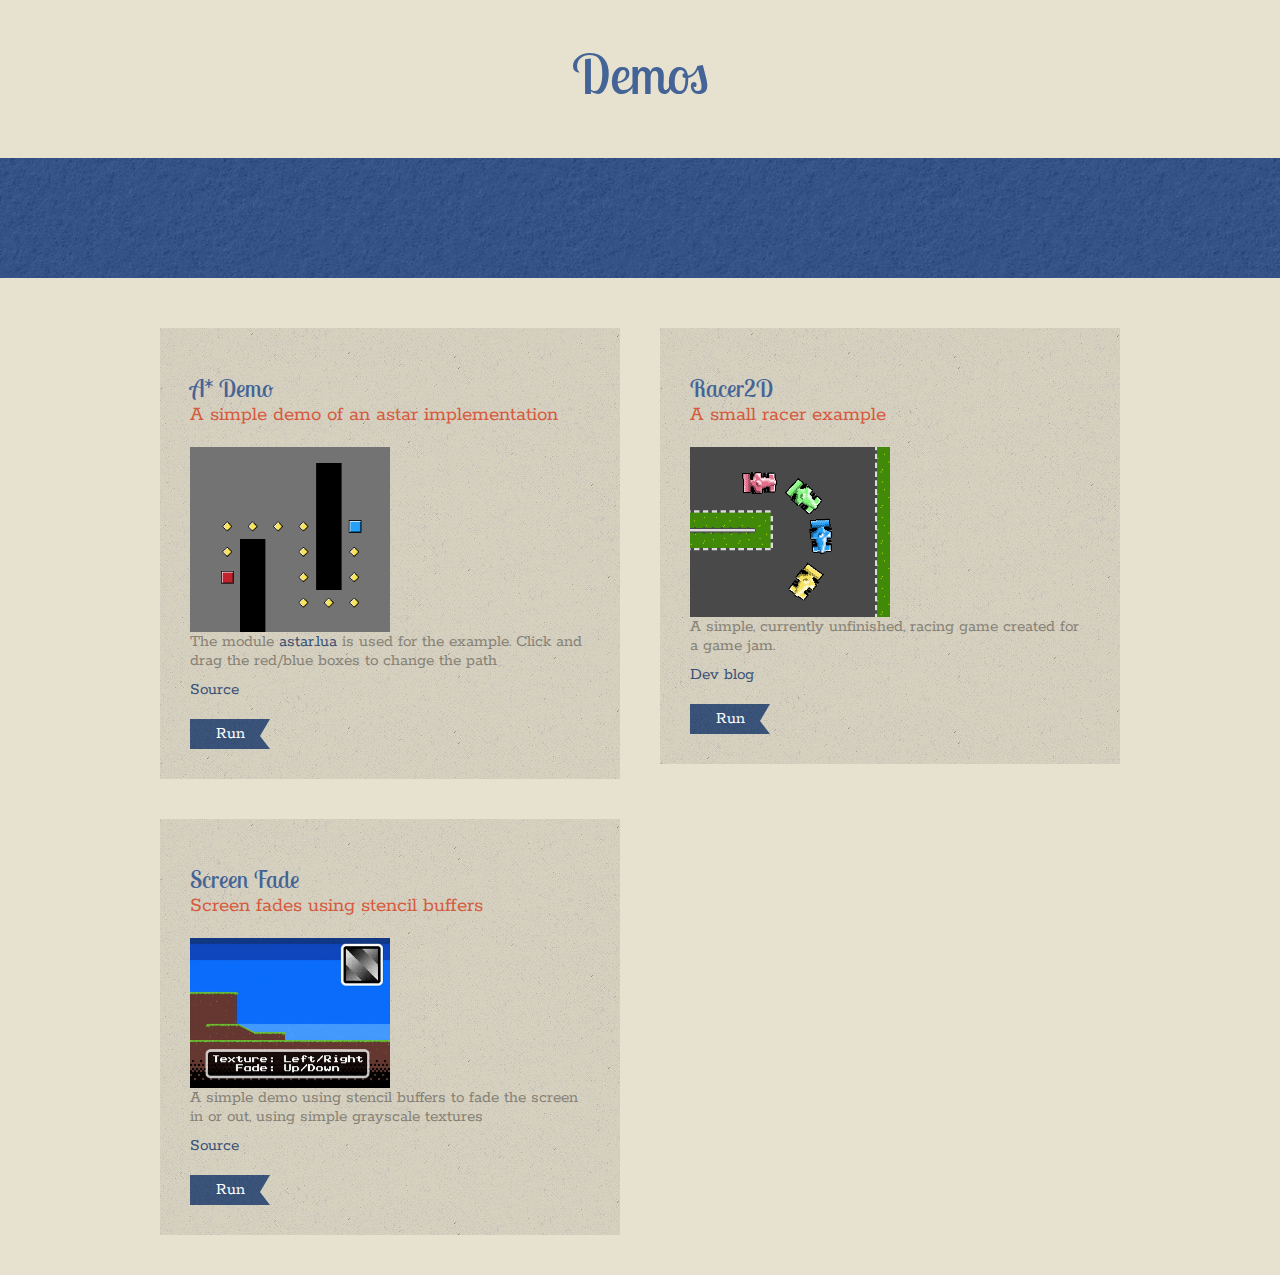
==== index.html @ 9f76c225 "Added screenfade demo" ====
<!DOCTYPE html PUBLIC "-//W3C//DTD XHTML 1.0 Transitional//EN" "http://www.w3.org/TR/xhtml1/DTD/xhtml1-transitional.dtd">
<html xmlns="http://www.w3.org/1999/xhtml">
<head>
<meta http-equiv="Content-Type" content="text/html; charset=utf-8" />
<title>Demos</title>
<link rel="icon" href="/favicon.png">
<link href="css/TMPH00042/css/styles.css" rel="stylesheet" type="text/css" />
<link href='https://fonts.googleapis.com/css?family=Lobster+Two' rel='stylesheet' type='text/css'>
<link href='https://fonts.googleapis.com/css?family=Rokkitt' rel='stylesheet' type='text/css'>

<!---menu--->
<link rel="stylesheet" href="css/TMPH00042/css/superfish.css" media="screen">
<script src="css/TMPH00042/js/jquery-1.9.0.min.js"></script>
<script src="css/TMPH00042/js/hoverIntent.js"></script>
<script src="css/TMPH00042/js/superfish.js"></script>
<script>

		// initialise plugins
		jQuery(function(){
			jQuery('#example').superfish({
				//useClick: true
			});
		});

		</script>

</head>
<body>
<div class="header-wrap" align="right">
  <div class="logo">
    <h1>Demos</h1>
  </div>
  <!---
  <div align="center">
      <div class="menu">
            <img src="css/TMPH00042/images/menu-left.png" alt="image" />
        	<ul class="sf-menu" id="example">
                <li><a href="index.html">Home</a></li>
                <li><a href="about.html">About</a></li>
                <li><a href="works.html">Works</a> </li>
                <li></li>
            </ul>
            <img src="css/TMPH00042/images/menu-right.png" alt="image"/>
      </div>
  </div>
  --->
</div>
<!---header-wrap--->
<div class="clear"></div>
<div class="banner-wrap">
  <!--- <div class="banner"> <img src="cccss/TMPH00042/images/banner1.jpg" alt="banner" /> </div> --->
</div>
<!---banner--->
<div class="page-wrap">
  <div class="wrap">
    <div class="box marRight40">
      <div class="panel">
        <div class="title">
          <h1>A* Demo</h1>
          <h2>A simple demo of an astar implementation</h2>
        </div>
        <a href="demos/defold/astar/DefoldExamples/index.html"><img width="200" src="demos/defold/astar/astardemo.png"></a>
        <br>
        <div class="content">
          <p>The module <a href="https://github.com/JCash/defoldexamples/blob/master/main/astar/scripts/astar.lua">astar.lua</a> is used for the example.
          Click and drag the red/blue boxes to change the path</p>
          <a href="https://github.com/JCash/defoldexamples/blob/master/main/astar/">Source</a>
          <div class="button"><a href="demos/defold/astar/DefoldExamples/index.html">Run</a></div>
        </div>
      </div>
    </div>

    <div class="box">
      <div class="panel">
        <div class="title">
          <h1>Racer2D</h1>
          <h2>A small racer example</h2>
        </div>
        <a href="demos/defold/racer2d/Racer2D/index.html"><img width="200" src="demos/defold/racer2d/racer2d.png"></a>
        <br>

        <div class="content">
          <p>A simple, currently unfinished, racing game created for a game jam.</p>
          <a href="https://forum.defold.com/t/a-game-by-its-cover-pastel-riders/2458">Dev blog</a>
          <div class="button"><a href="demos/defold/racer2d/Racer2D/index.html">Run</a></div>
        </div>
      </div>
    </div>

    <div class="box marRight40">
      <div class="panel">
        <div class="title">
          <h1>Screen Fade</h1>
          <h2>Screen fades using stencil buffers</h2>
        </div>
        <a href="demos/defold/screenfade/Screenfade/index.html"><img width="200" src="demos/defold/screenfade/screenfade.gif"></a>
        <br>

        <div class="content">
          <p>A simple demo using stencil buffers to fade the screen in or out, using simple grayscale textures</p>
          <a href="https://github.com/JCash/stencilfade">Source</a>
          <div class="button"><a href="demos/defold/screenfade/Screenfade/index.html">Run</a></div>
        </div>
      </div>
    </div>

  <!---
    <div class="box">
      <div class="panel">
        <div class="title">
          <h1>Ut aliquam sollicitudin leo</h1>
          <h2>Vivamus vestibulum nulla nec ante</h2>
        </div>
        <div class="content">
          <p>Pellentesque fermentum dolor. Aliquam quam lectus, facilisis auctor, ultrices ut, elementum vulputate, nunc.gravida non, commodo a, sodales sit amet, nisi.</p>
          <div class="button"><a href="#">More</a></div>
        </div>
      </div>
    </div>
    <div class="clear"></div>
  </div>
  --->
  <!---wrap-end--->
  <!---
  <div class="panel">
    <div class="title">
      <h1>Lorem ipsum dolor sit amet, consectetur adip isonsequat </h1>
      <h2>Nulla elit est, commodo id ultrices et, sollicitudin a odioras tortor ante, placerat at posuer</h2>
    </div>
    <div class="content"> <img src="css/TMPH00042/images/image1.jpg" alt="" />
      <p>Mnis iste natus error sit voluptatem accusantium doloremque laudantium, totam rem aperiam eaque ipsa, quae ab illo inventore veritatis et quasi architecto beatae vitae dicta sunt, explicabo. Nemo enim ipsam voluptatem, quia voluptas sit, aspernatur aut odit aut fugit, sed quia consequuntur magni dolores eos, qui ratione voluptatem sequi nesciunt.<br />
        <br />
      </p>
      <p>Eque porro quisquam est, qui dolorem ipsum, quia dolor sit amet, consectetur, adipisci[ng] velit, sed quia non numquam. </p>
      <div class="button floatLeft"><a href="#">More</a></div>
    </div>
  </div>
  --->
  <!---panel-end--->
<!---page-wrap-end--->
<!---
<div class="footer-wrap">
  <div class="footer">
    <div class="panel marRight30">
      <div class="title">
        <h1>Links</h1>
      </div>
      <div class="content">
        <ul>
          <li><a href="http://forum.defold.com">Defold Forum</a></li>
          <li class="bg-bottom-none"><a href="#"></a></li>
        </ul>
      </div>
    </div>
    <div class="panel marRight30">
      <div class="title">
        <h1>Cisiut aliquid</h1>
      </div>
      <div class="content">
        <p>Sed ut perspiciatis, unde omnis iste natus error sit voluptatem ldantium, ipsa, quae ab illo inventore veritatis et. Guasi architecto beatae vitae dicta sunt, explicabo.</p>
        <p>Fusce diam mauris, auctor in cursus eget, malesuada vitae erat. Lorem ajarack ind sominto lorem ipsum,natus error cursus eget, malesuada vitae erat.</p>
        <div class="button"><a href="#">More</a></div>
      </div>
    </div>
    <div class="panelLost">
      <div class="title">
        <h1>Similique sunt in culpa</h1>
      </div>
      <div class="content"> <img src="css/TMPH00042/images/image2.jpg" alt="image" />
        <p>Ab illo inventore veritatis et quasi architecto beatae vitae dicta sunt, explicabo.</p>
        <div class="button"><a href="#">More</a></div>
      </div>
    </div>
  </div>
</div>
--->
<!---footer-wrap--->
<div class="clear"></div>

</body>
</html>
---- css/TMPH00042/css/styles.css ----
/*-------------------------------------------------
GLOBALS CLASSES 
-------------------------------------------------*/
*{padding:0; margin:0;}
body{font-family: 'Rokkitt', serif; font-size:17px; background:#e7e2cf; color:#858175;}
img{border:none;}
h1{ font-family: 'Lobster Two', cursive; font-size:24px; color:#446396; font-weight:normal;}
h2{ font-family: 'Rokkitt', serif; font-size:21px; color:#d65a3d; font-weight:normal;}
code{ font-family: 'Rokkitt', serif; font-size:17px; color:#d65a3d; font-weight:normal;}
a{text-decoration:none; color:#385074;}
a:hover{color:#b34a30;}
/*-------------------------------------------------
GENERAL CLASSES
-------------------------------------------------*/
.clear{clear:both;}
.floatLeft{float:left;}
.marRight40{ margin-right:40px;}
.marRight30{ margin-right:30px;}
.marTop{ margin-top:30px;}
.bg-bottom-none{background:none bottom !important;}
.page-wrap{ width:960px; overflow:hidden; margin:0 auto;}
.page{width:960px; overflow:hidden; margin:0 auto;}
.wrap{ overflow:hidden;}
.box{ width:460px; float:left; margin-bottom:40px;}
.button{ background:url(../images/button.png) no-repeat; width:80px; height:30px; text-align:center; margin-top:20px;}
.button:hover{ background:url(../images/button-hover.png) no-repeat;}
.button a{ line-height:30px; color:#ffffff; text-decoration:none;}
.button a:hover{ color:#ffffff;}
/*-------------------------------------------------
HEADER CLASSES
-------------------------------------------------*/
.header-wrap{ width:960px; margin:0px auto 50px auto;}
.logo{ margin:0 auto; width:300px; margin-top:40px; margin-bottom:40px;}
.logo h1{ font-size:54px; color:#446396; text-align:center;}
/*-------------------------------------------------
PANEL CLASSES
-------------------------------------------------*/

.panel{overflow:hidden; background: url(../images/bg3.jpg); padding:30px;}
.title{ margin-bottom:20px; margin-top:15px;}
.content p{ padding-bottom:10px;}
.content img{margin-right:30px; float:left;}

/*-------------------------------------------------
MENU CLASSES
-------------------------------------------------*/
.menu-wrap{ height:auto; background:#000}
.menu{ margin:0 auto; width:700px; }
.menu img{ float:left; }
/*.menu-mid{ float:left;background:url(../images/bg1.jpg) repeat-x center; height:100%;}
.menu ul li{ float:left; background:url(../images/bg1.jpg) repeat-x center; color:#ffffff; font-size:19px; list-style:none; height:60px; line-height:60px; padding:0px 10px 0px 10px;}
.menu ul li a{ text-decoration:none; color:#ffffff;}
.menu ul li a:hover{ text-decoration:none; color:#446396;}
*/
/*-------------------------------------------------
BANNER CLASSES
-------------------------------------------------*/
.banner-wrap{background:url(../images/bg2.jpg); padding-top:60px; padding-bottom:60px; margin-bottom:50px; margin-top:40px;}
.banner{ width:960px; margin:0 auto;}
/*-------------------------------------------------
PAGE CLASSES
-------------------------------------------------*/
.page{}
.page .content p{ padding-bottom:20px; font-size:18px;}

/*-------------------------------------------------
CONTACT FORM CLASSS
-------------------------------------------------*/

.contact-form {background:url(../images/bg4.jpg); padding:30px; width:840px; float:left; margin-top:30px;}
.contact-form label {display: block; padding:10px 0 10px 0;}
.contact-form label span {display: block; color:#fff;font-size:18px; float:left; width:80px; text-align:left; padding:5px 20px 0 0;}
.contact-form .input_text { width:720px; height:35px;background:url(../images/bg3.jpg);border:none; outline:none; color:#385278; font-family: 'Rokkitt', serif; font-size:18px;}
.contact-form .message{width:720px; height:150px;background:url(../images/bg3.jpg); border:none;color:#385278; outline:none; font-family: 'Rokkitt', serif; font-size:18px;}
.contact-form .button{background:url(../images/button.png) no-repeat; color:#ffffff; text-transform:uppercase; font-family: 'Rokkitt', serif;  border: none;margin-left:100px;margin-top:20px; font-size:18px;}

.address { float:left; width:400px; margin-left:40px;}
.address .panel { border:none; color:#6f6b61; padding:30px 0px 0px 0px;}
.address .panel .title h1 {  color:#d13f31; padding-bottom:10px;}
.address .panel .content p span { color:#858175;}
/*-------------------------------------------------
CONTACT CLASSES
-------------------------------------------------*/
.enquiry-wrap{ background:url(../images/bg4.jpg); width:900px; margin:30px auto 0px auto; padding:30px;}
.enquiry-wrap .title{ margin-bottom:0px;}
.enquiry-wrap .title h1{ color:#ffffff;}
.enquiry-form{ overflow:hidden;}
.enquiry-form label{display: block; margin-top:20px;}
.enquiry-form .input_text{ width:900px; height:40px; background:url(../images/bg3.jpg); text-indent:5px; border:none; color:#a5a5a6; font-family: 'Rokkitt', serif; font-size:17px;}
.enquiry-form .message{ width:900px; height:150px; background:url(../images/bg3.jpg); text-indent:5px; border:none; color:#a5a5a6; font-family: 'Rokkitt', serif; font-size:17px;}
.enquiry-form .button{ border:none; background:url(../images/button.png) no-repeat; width:80px; height:30px; text-align:center; margin-top:30px; font-family: 'Rokkitt', serif; font-size:17px; color:#fff; padding-right:10px;}

/*-------------------------------------------------
PORTFOLIO CLASSES
-------------------------------------------------*/
.portfolio-content{ width:960px; margin:0 auto;overflow:hidden; }
.portfolio-categ{text-align:left; margin:0px 0px 30px 0px; 
font-size:20px; font-weight:normal;  background:url(../images/portfolio-categbg.png) no-repeat; line-height:50px; padding-left:35px; width:700px; color:#fff; font-family: 'Rokkitt', serif; }
.portfolio-categ li{display:inline;margin-right:10px;}
.image-block{ display:block;position: relative;}
.image-block img{border: 1px solid #d5d5d5; background:#446396; padding:5px; border:none;}
.image-block img:hover{}
.portfolio-area li{float: left;overflow: hidden;width:200px; padding:5px; margin-right:20px;}
.home-portfolio-text{margin-top:10px;}
li.active a{ text-decoration:none; color:#0a4689; padding-right:5px; color:#fff;}

.portfolio-categ a{ text-decoration:none; color:#fff; padding-right:5px;}
.portfolio-categ a:hover{ text-decoration:none; color:#d65a3d; padding-right:5px;}


/*-------------------------------------------------
FOOTER CLASSES
-------------------------------------------------*/
.footer-wrap{ background: url(../images/bg5.jpg); overflow:hidden; padding-bottom:60px; padding-top:30px; margin-top:40px;}
.footer{ width:960px; margin:0 auto;}
.footer .panel{ float:left; width:290px; padding:0px;}
.footer .panel .title{margin-top:0px;}
.footer .panel .title h1{ color:#d65a3d;}
.footer .panel .content ul li{ list-style:none; background:url(../images/lines.jpg) repeat-x bottom; line-height:40px;}
.footer .panel .content ul li a{ color:#828282; text-decoration:none; font-size:17px;}
.footer .panel .content ul li a:hover{color:#b94d32;}
.footer .panel .content{}
.footer .panelLost .content img{margin-right:0px; margin-bottom:20px;}
.footer .panelLost .content .button{ float:left;}

.copyright-wrap{ overflow:hidden;}
.copyright{width:960px; margin:0 auto; padding-top:40px; padding-bottom:20px;}
.copyright .content p{ color:#b94d32; font-size:17px;}
.copyright .content p a.link{ text-decoration:none; color:#b94d32;}
.copyright .content p a.link:hover{color:#385074;}
---- css/TMPH00042/css/superfish.css ----
/*** ESSENTIAL STYLES ***/

.sf-menu{background:url(../images/bg1.jpg) repeat-x center; float:left; height:60px;}
.sf-menu, .sf-menu * {
	margin: 0;
	padding: 0;
	list-style: none;
	
}
.sf-menu li {
	position: relative;
}
.sf-menu ul {
	position: absolute;
	display: none;
	background:#c55237;
	z-index:100;
	opacity:10;
filter:alpha(opacity=40); /* For IE8 and earlier */
border-bottom:#b54a31 solid 1px;
}

.sf-menu ul:hover {
background:#bb4e34;
}

.sf-menu > li {
	float:left; 
	list-style:none; 
	color:#533c47;	 
}

.sf-menu ul li{ line-height:15px;}

.sf-menu li:hover > ul,
.sf-menu li.sfHover > ul {
	display: block;
	position:absolute;
}

.sf-menu > li a{font-family: 'Rokkitt', serif; font-size:19px; color:#fff; text-align:left;}
.sf-menu a {
	display: block;
	position: relative;
	font-family: 'Rokkitt', serif; font-size:19px; color:#afb0a9; text-align:center;
}

.sf-menu a:hover {
background:#c55237; color:#fff;}

.sf-menu a.active {
background:#c55237; color:#fff;}

.sf-menu ul ul {
	top: 0;
	left: 100%;
}


/*** DEMO SKIN ***/
.sf-menu {
	margin-bottom: 1em;
}
.sf-menu ul {
	min-width: 12em; /* allow long menu items to determine submenu width */
	*width: 12em; /* no auto sub width for IE7, see white-space comment below */
	z-index:100;
	
}
.sf-menu a {
    padding:20px;
	text-decoration:none;
	zoom: 1; /* IE7 */
	text-transform:none;
}
.sf-menu a {
	color: #13a;
	text-transform:none;
}
.sf-menu li {
	white-space: nowrap; /* no need for Supersubs plugin */
	*white-space: normal; /* ...unless you support IE7 (let it wrap) */
	-webkit-transition: background .2s;
	transition: background .2s;
}


.sf-menu ul li a{ padding:15px;}

.current{ text-transform:none;}

.sf-menu li > ul a{ text-transform: none;}
.sf-menu ul li {border-bottom:#b54a31 solid 1px;
}

.sf-menu ul li a{ font-size:18px; font-weight:normal;font-family: 'Rokkitt', serif;}
.sf-menu ul ul li {

}

.sf-menu ul ul li:hover{
	background: #bb4e34 ;

}

.sf-menu li:hover,
.sf-menu li.sfHover {
	/* only transition out, not in */
	background:#bb4e34;
}
.sf-menu li.sfHover >a {
	/* only transition out, not in */
	color:#fff;
}


/*** arrows **/
.sf-menu a.sf-with-ul {
	min-width: 1px; /* trigger IE7 hasLayout so spans position accurately */
}
.sf-sub-indicator {
	position: absolute;
	display: block;
	right: .75em;
	top: .9em;
	width: 10px;
	height: 10px;
	text-indent: -999em;
	overflow: hidden;
	background: url(../images/arrows-ffffff.png) no-repeat 0 -100px;
}

li:hover > a .sf-sub-indicator,
li.sfHover > a .sf-sub-indicator {
	background-position: -10px -100px;

}

/* point right for anchors in subs */
.sf-menu ul .sf-sub-indicator {
	background-position: 0 0;
}
.sf-menu ul li:hover > a .sf-sub-indicator,
.sf-menu ul li.sfHover > a .sf-sub-indicator {
	background-position: -10px 0;

}
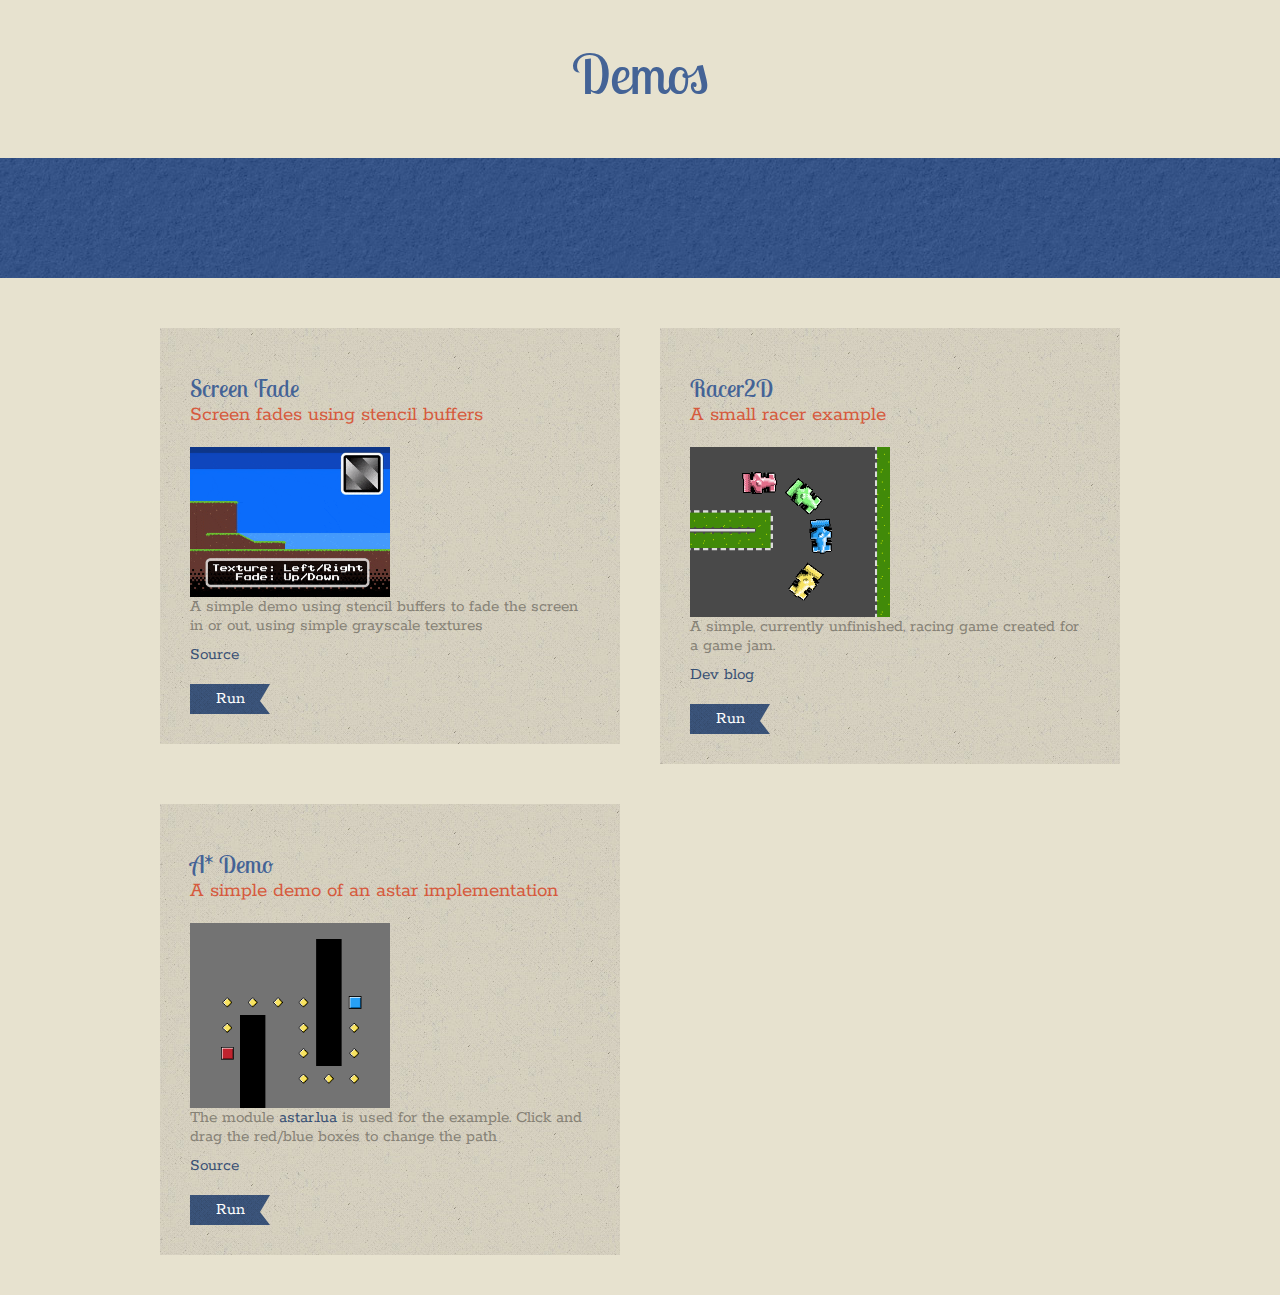
==== commit 07c6d7f3: "added lastest demo first" ====
--- a/index.html
+++ b/index.html
@@ -53,19 +53,20 @@
 <!---banner--->
 <div class="page-wrap">
   <div class="wrap">
+
     <div class="box marRight40">
       <div class="panel">
         <div class="title">
-          <h1>A* Demo</h1>
-          <h2>A simple demo of an astar implementation</h2>
+          <h1>Screen Fade</h1>
+          <h2>Screen fades using stencil buffers</h2>
         </div>
-        <a href="demos/defold/astar/DefoldExamples/index.html"><img width="200" src="demos/defold/astar/astardemo.png"></a>
+        <a href="demos/defold/screenfade/Screenfade/index.html"><img width="200" src="demos/defold/screenfade/screenfade.gif"></a>
         <br>
+
         <div class="content">
-          <p>The module <a href="https://github.com/JCash/defoldexamples/blob/master/main/astar/scripts/astar.lua">astar.lua</a> is used for the example.
-          Click and drag the red/blue boxes to change the path</p>
-          <a href="https://github.com/JCash/defoldexamples/blob/master/main/astar/">Source</a>
-          <div class="button"><a href="demos/defold/astar/DefoldExamples/index.html">Run</a></div>
+          <p>A simple demo using stencil buffers to fade the screen in or out, using simple grayscale textures</p>
+          <a href="https://github.com/JCash/stencilfade">Source</a>
+          <div class="button"><a href="demos/defold/screenfade/Screenfade/index.html">Run</a></div>
         </div>
       </div>
     </div>
@@ -86,23 +87,25 @@
         </div>
       </div>
     </div>
-
+       
     <div class="box marRight40">
       <div class="panel">
         <div class="title">
-          <h1>Screen Fade</h1>
-          <h2>Screen fades using stencil buffers</h2>
+          <h1>A* Demo</h1>
+          <h2>A simple demo of an astar implementation</h2>
         </div>
-        <a href="demos/defold/screenfade/Screenfade/index.html"><img width="200" src="demos/defold/screenfade/screenfade.gif"></a>
+        <a href="demos/defold/astar/DefoldExamples/index.html"><img width="200" src="demos/defold/astar/astardemo.png"></a>
         <br>
-
         <div class="content">
-          <p>A simple demo using stencil buffers to fade the screen in or out, using simple grayscale textures</p>
-          <a href="https://github.com/JCash/stencilfade">Source</a>
-          <div class="button"><a href="demos/defold/screenfade/Screenfade/index.html">Run</a></div>
+          <p>The module <a href="https://github.com/JCash/defoldexamples/blob/master/main/astar/scripts/astar.lua">astar.lua</a> is used for the example.
+          Click and drag the red/blue boxes to change the path</p>
+          <a href="https://github.com/JCash/defoldexamples/blob/master/main/astar/">Source</a>
+          <div class="button"><a href="demos/defold/astar/DefoldExamples/index.html">Run</a></div>
         </div>
       </div>
     </div>
+
+
 
   <!---
     <div class="box">
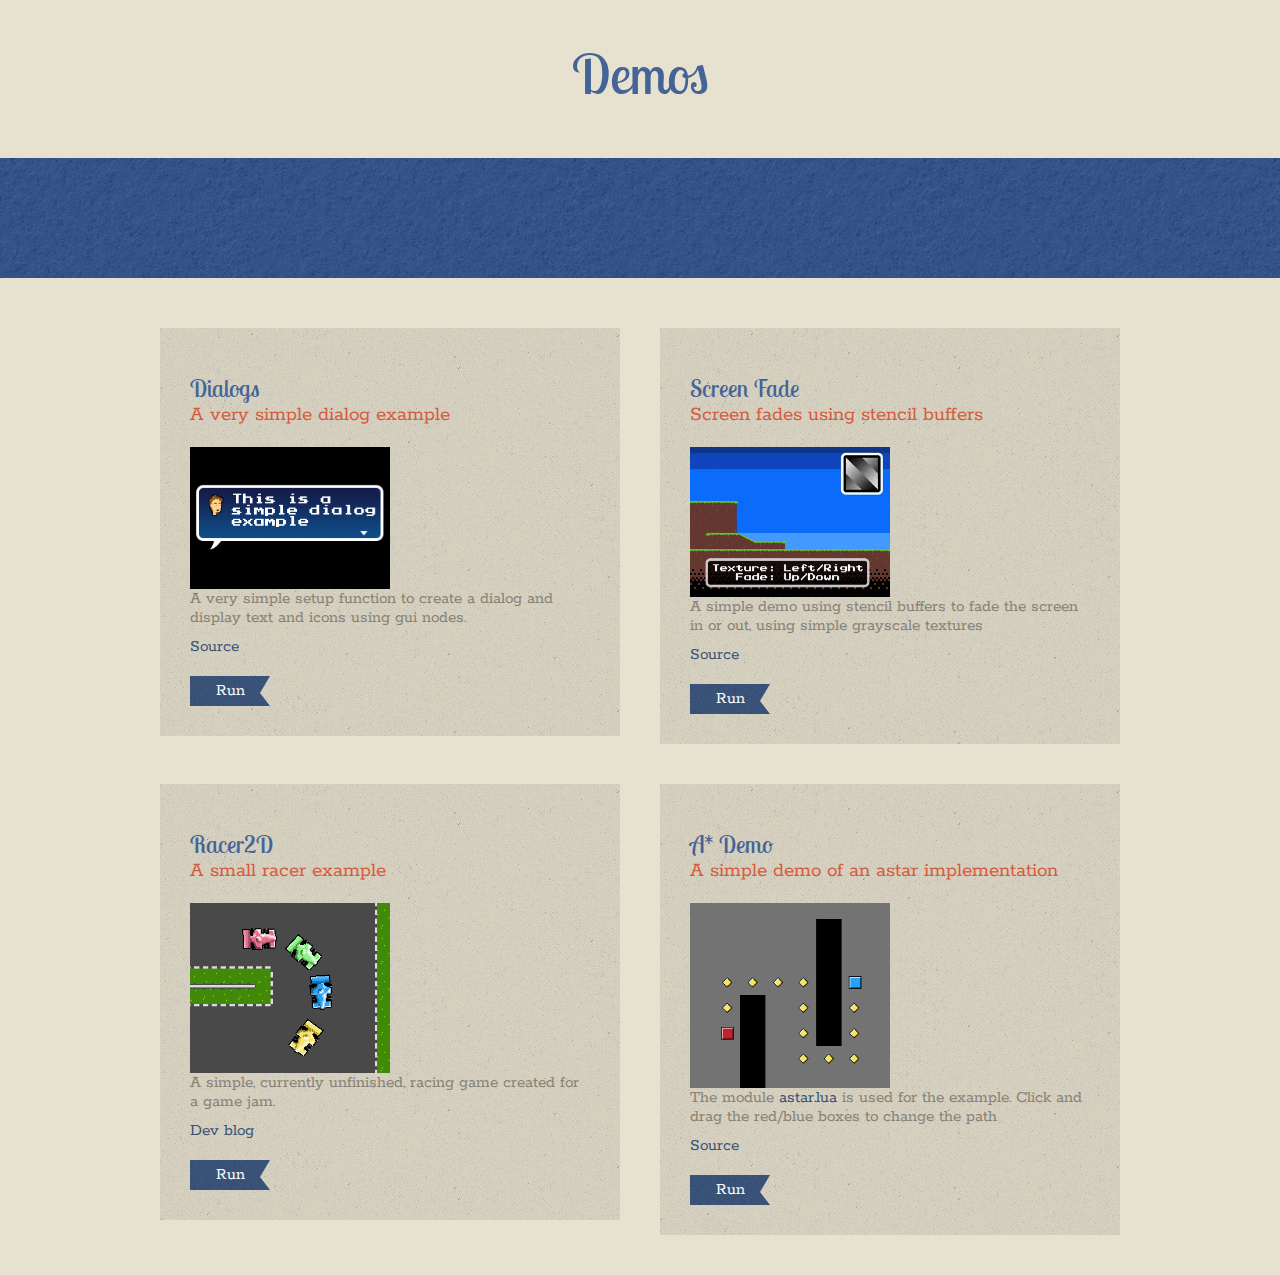
==== commit 6cf02f74: "Added dialog example" ====
--- a/index.html
+++ b/index.html
@@ -57,6 +57,25 @@
     <div class="box marRight40">
       <div class="panel">
         <div class="title">
+          <h1>Dialogs</h1>
+          <h2>A very simple dialog example</h2>
+        </div>
+        <a href="demos/defold/dialog/DefoldExamples/index.html"><img width="200" src="demos/defold/dialog/dialog.png"></a>
+        <br>
+
+        <div class="content">
+          <p>A very simple setup function to create a dialog and display text and icons using gui nodes.
+          </p>
+          
+          <a href="https://github.com/JCash/defoldexamples/blob/master/main/dialog/">Source</a>
+          <div class="button"><a href="demos/defold/dialog/DefoldExamples/index.html">Run</a></div>
+        </div>
+      </div>
+    </div>
+
+    <div class="box">
+      <div class="panel">
+        <div class="title">
           <h1>Screen Fade</h1>
           <h2>Screen fades using stencil buffers</h2>
         </div>
@@ -71,7 +90,7 @@
       </div>
     </div>
 
-    <div class="box">
+    <div class="box marRight40">
       <div class="panel">
         <div class="title">
           <h1>Racer2D</h1>
@@ -88,7 +107,7 @@
       </div>
     </div>
        
-    <div class="box marRight40">
+    <div class="box">
       <div class="panel">
         <div class="title">
           <h1>A* Demo</h1>
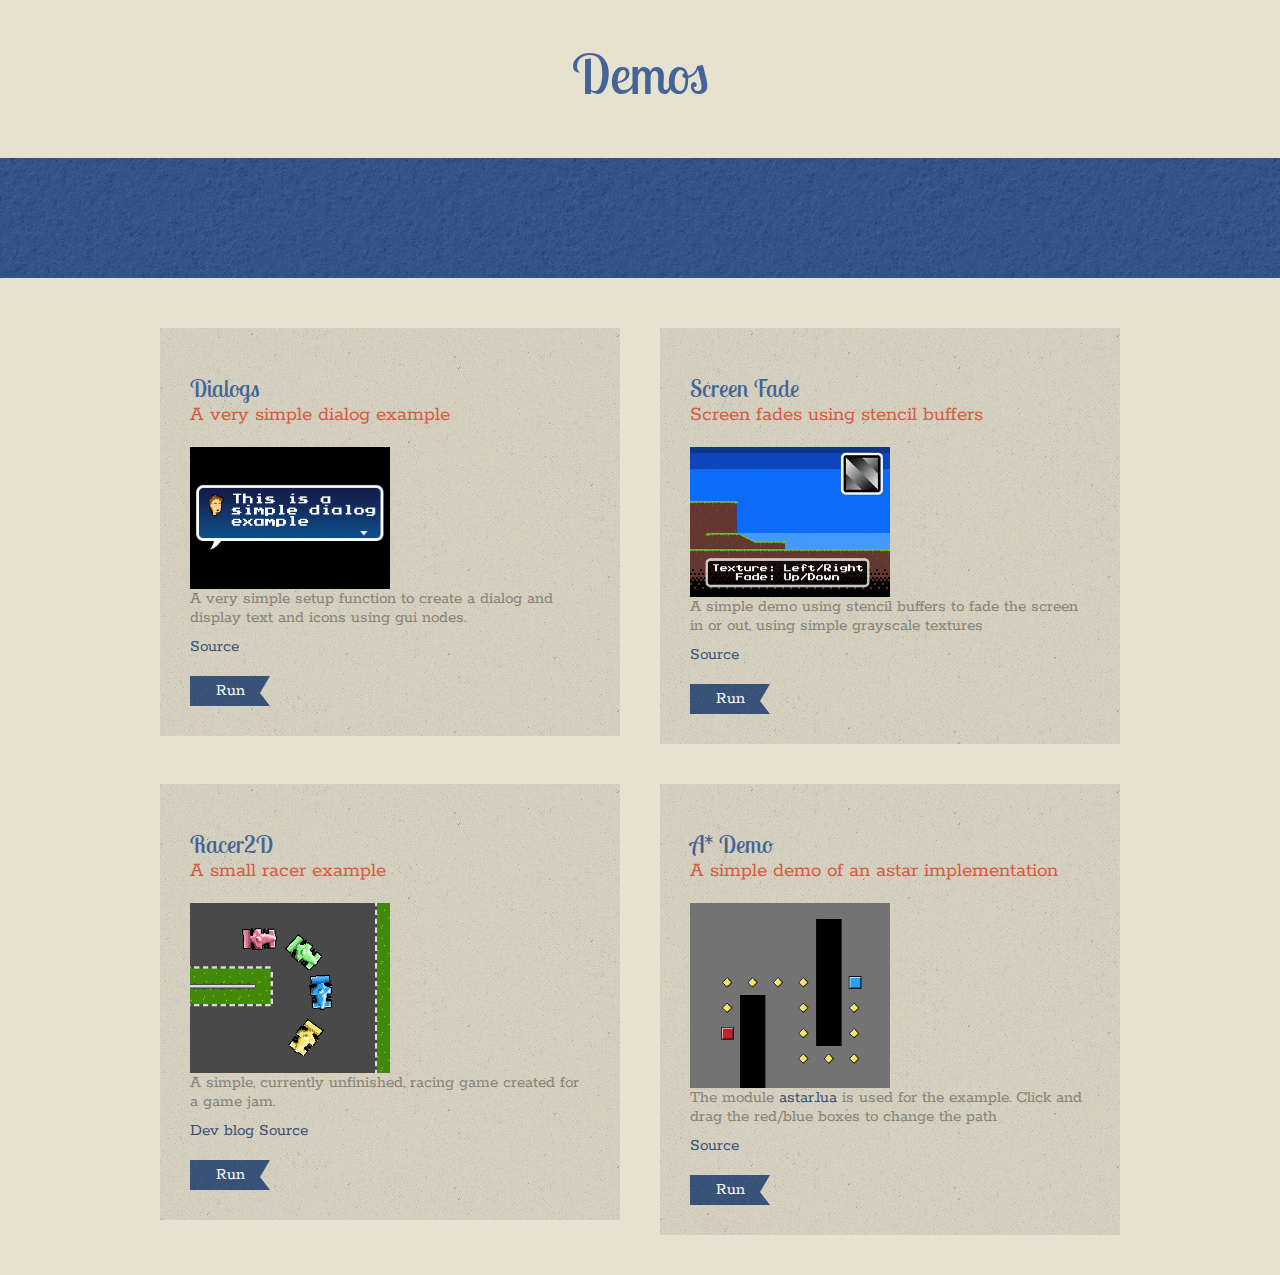
==== commit 10959109: "Added link to source to PastelRiders" ====
--- a/index.html
+++ b/index.html
@@ -102,6 +102,7 @@
         <div class="content">
           <p>A simple, currently unfinished, racing game created for a game jam.</p>
           <a href="https://forum.defold.com/t/a-game-by-its-cover-pastel-riders/2458">Dev blog</a>
+          <a href="https://github.com/JCash/PastelRiders">Source</a>
           <div class="button"><a href="demos/defold/racer2d/Racer2D/index.html">Run</a></div>
         </div>
       </div>
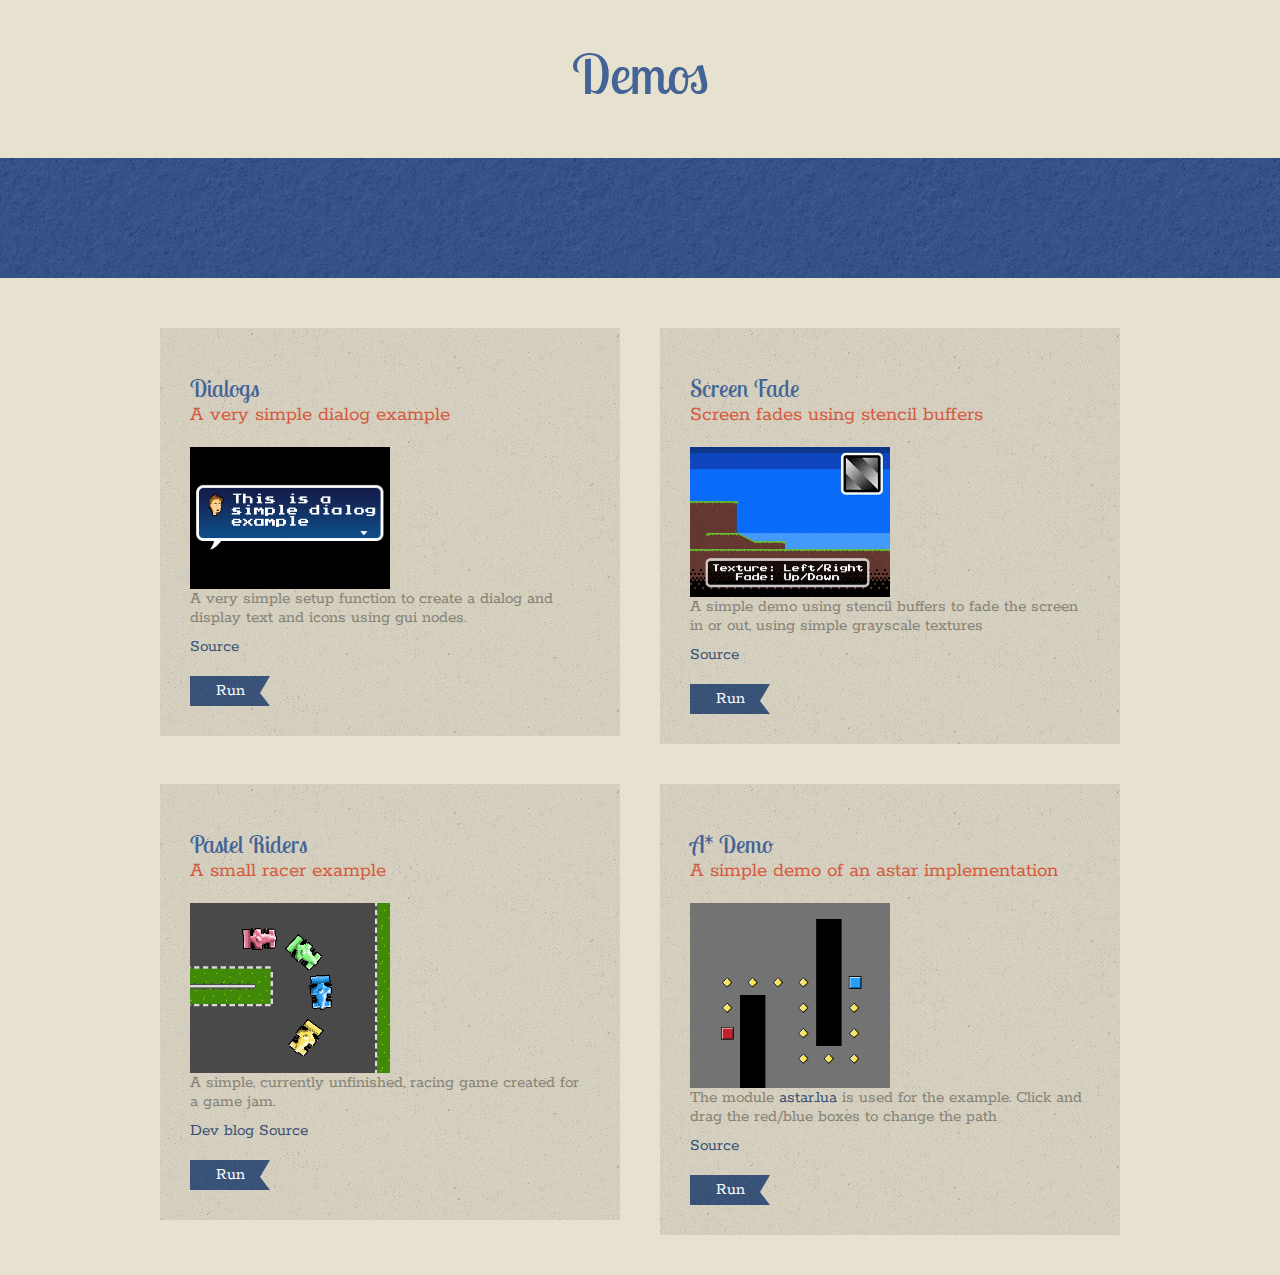
==== commit 943bce9f: "Renamed Racer2D to Pastel Riders" ====
--- a/index.html
+++ b/index.html
@@ -93,7 +93,7 @@
     <div class="box marRight40">
       <div class="panel">
         <div class="title">
-          <h1>Racer2D</h1>
+          <h1>Pastel Riders</h1>
           <h2>A small racer example</h2>
         </div>
         <a href="demos/defold/racer2d/Racer2D/index.html"><img width="200" src="demos/defold/racer2d/racer2d.png"></a>
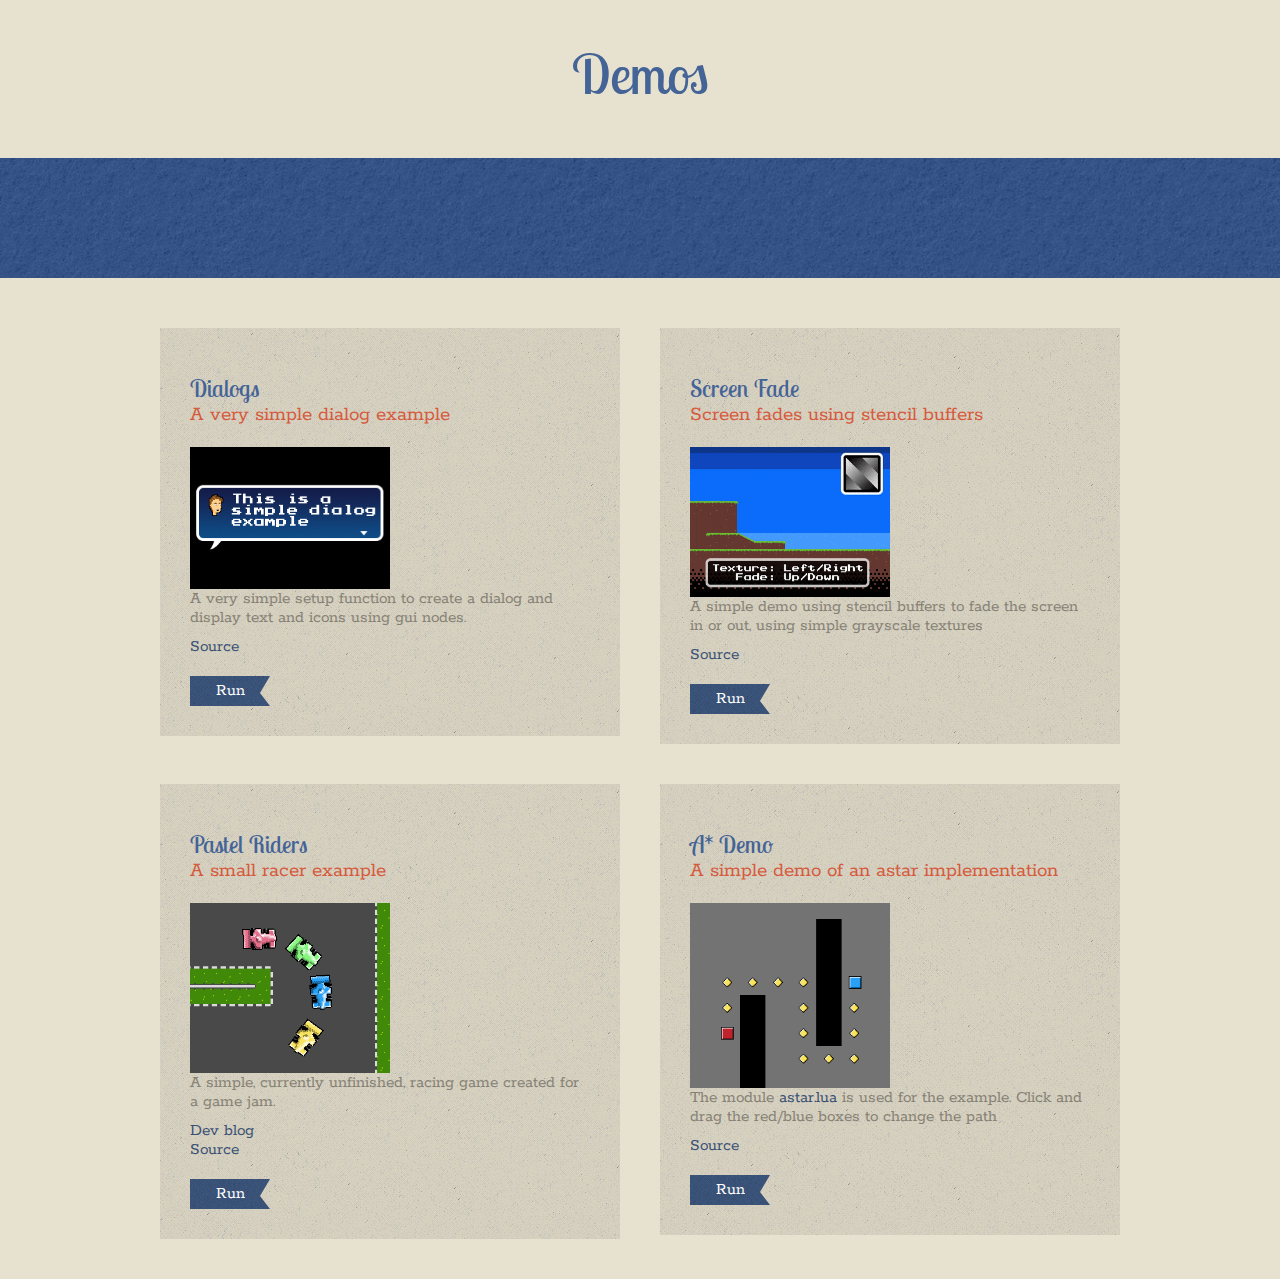
==== commit 29c38aae: "Tweak" ====
--- a/index.html
+++ b/index.html
@@ -101,7 +101,7 @@
 
         <div class="content">
           <p>A simple, currently unfinished, racing game created for a game jam.</p>
-          <a href="https://forum.defold.com/t/a-game-by-its-cover-pastel-riders/2458">Dev blog</a>
+          <a href="https://forum.defold.com/t/a-game-by-its-cover-pastel-riders/2458">Dev blog</a><br>
           <a href="https://github.com/JCash/PastelRiders">Source</a>
           <div class="button"><a href="demos/defold/racer2d/Racer2D/index.html">Run</a></div>
         </div>
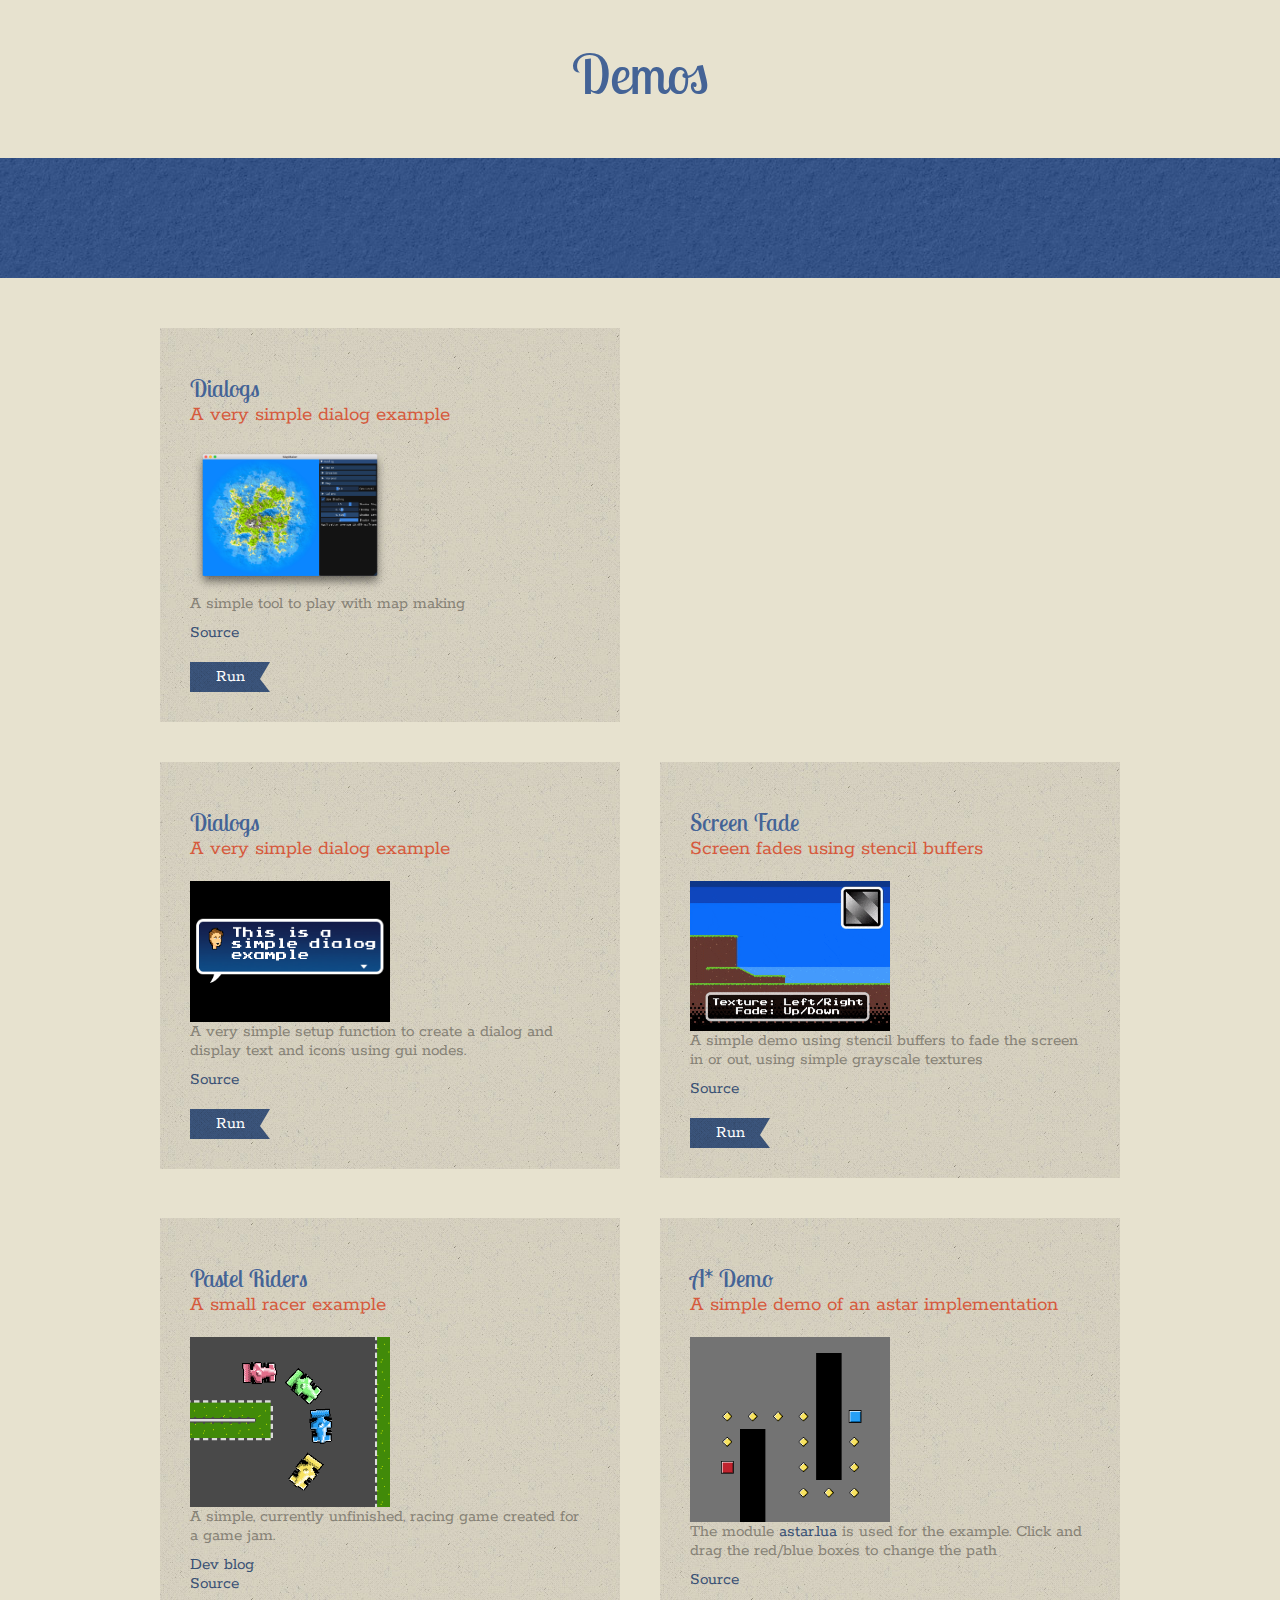
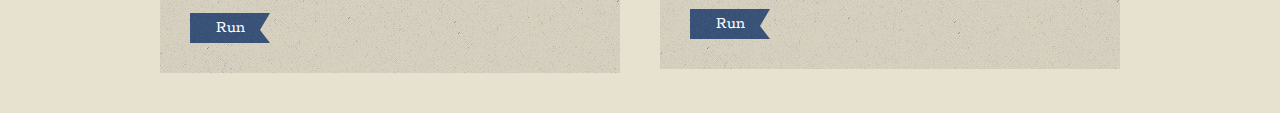
==== commit 70b22fca: "Added segment in index html" ====
--- a/index.html
+++ b/index.html
@@ -60,6 +60,25 @@
           <h1>Dialogs</h1>
           <h2>A very simple dialog example</h2>
         </div>
+        <a href="demos/mapmaker/index.html"><img width="200" src="demos/mapmaker/mapmaker.png"></a>
+        <br>
+
+        <div class="content">
+          <p>A simple tool to play with map making
+          </p>
+          
+          <a href="https://github.com/JCash/dungeonmaker/blob/master/viewer/">Source</a>
+          <div class="button"><a href="demos/mapmaker/index.html">Run</a></div>
+        </div>
+      </div>
+    </div>
+
+    <div class="box marRight40">
+      <div class="panel">
+        <div class="title">
+          <h1>Dialogs</h1>
+          <h2>A very simple dialog example</h2>
+        </div>
         <a href="demos/defold/dialog/DefoldExamples/index.html"><img width="200" src="demos/defold/dialog/dialog.png"></a>
         <br>
 
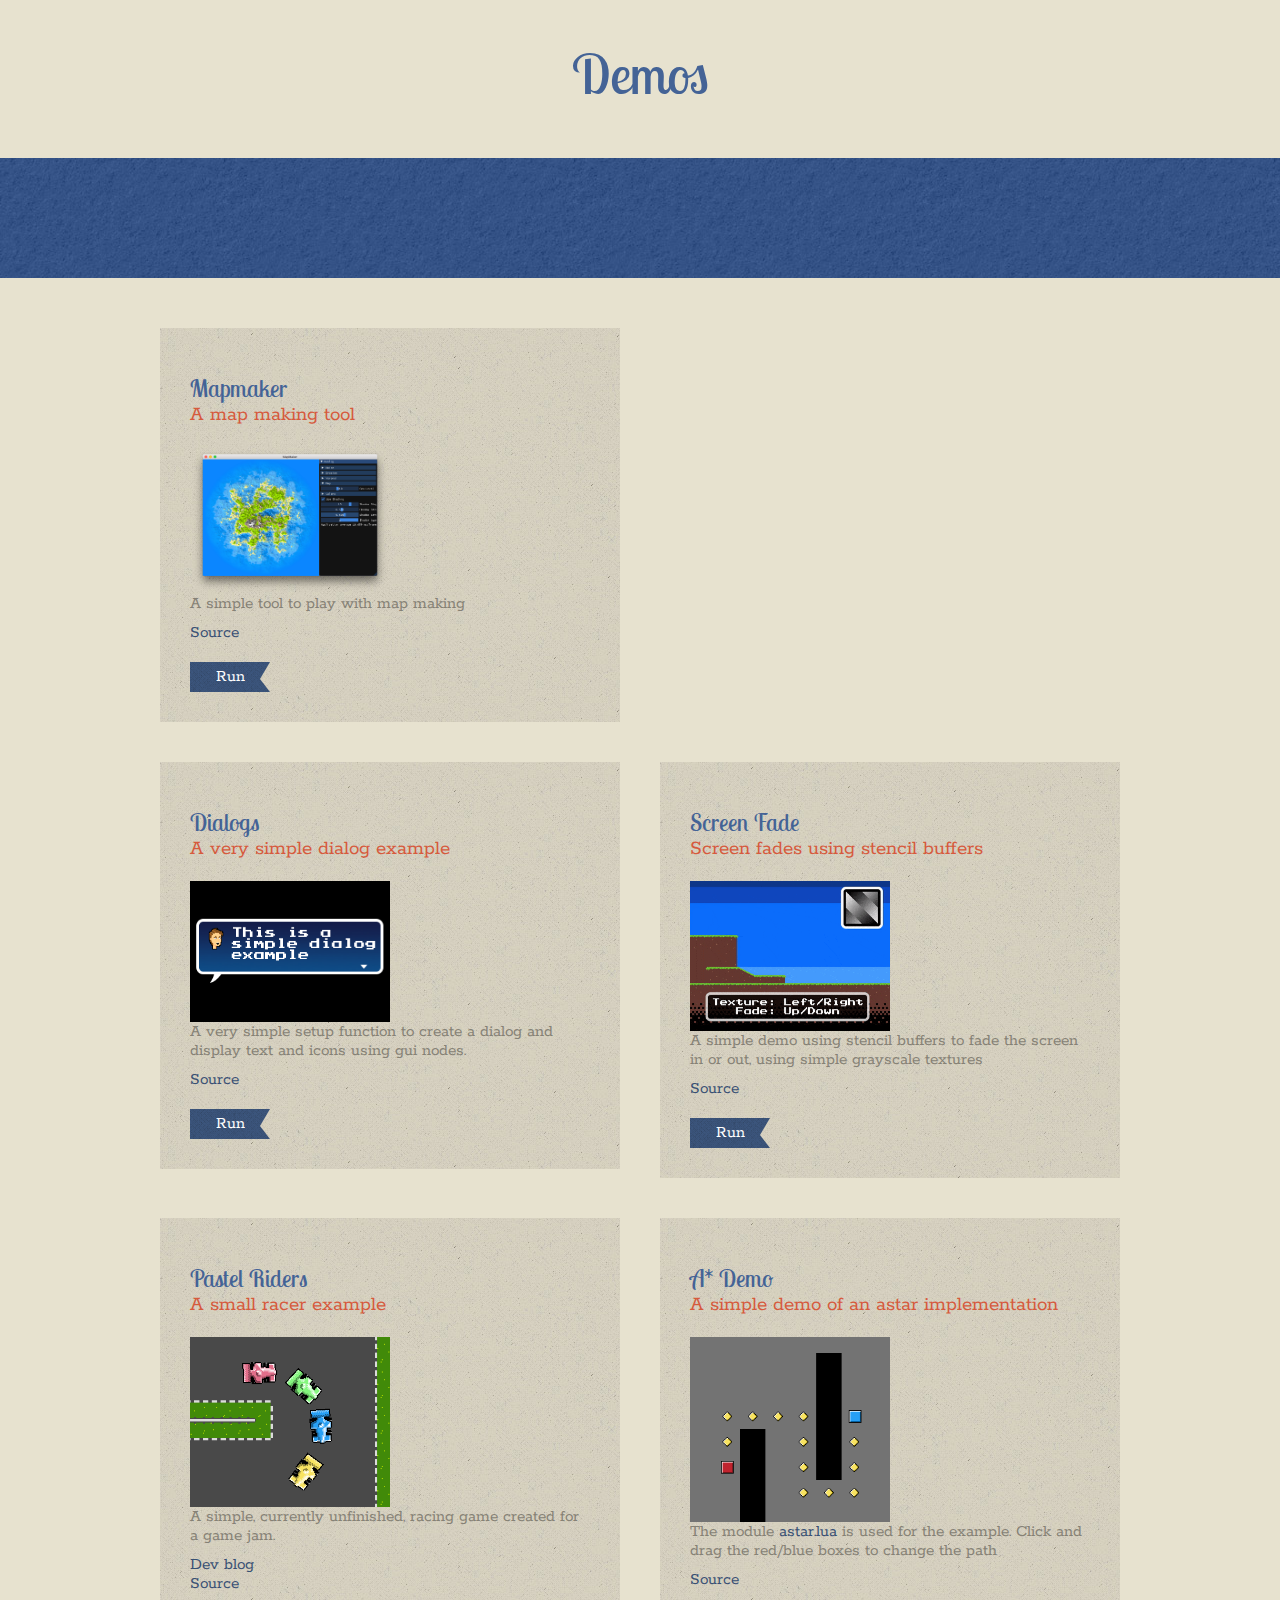
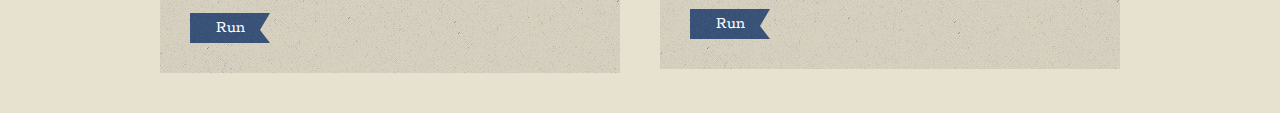
==== commit bb157b6e: "Copy fixes" ====
--- a/index.html
+++ b/index.html
@@ -57,8 +57,8 @@
     <div class="box marRight40">
       <div class="panel">
         <div class="title">
-          <h1>Dialogs</h1>
-          <h2>A very simple dialog example</h2>
+          <h1>Mapmaker</h1>
+          <h2>A map making tool</h2>
         </div>
         <a href="demos/mapmaker/index.html"><img width="200" src="demos/mapmaker/mapmaker.png"></a>
         <br>
